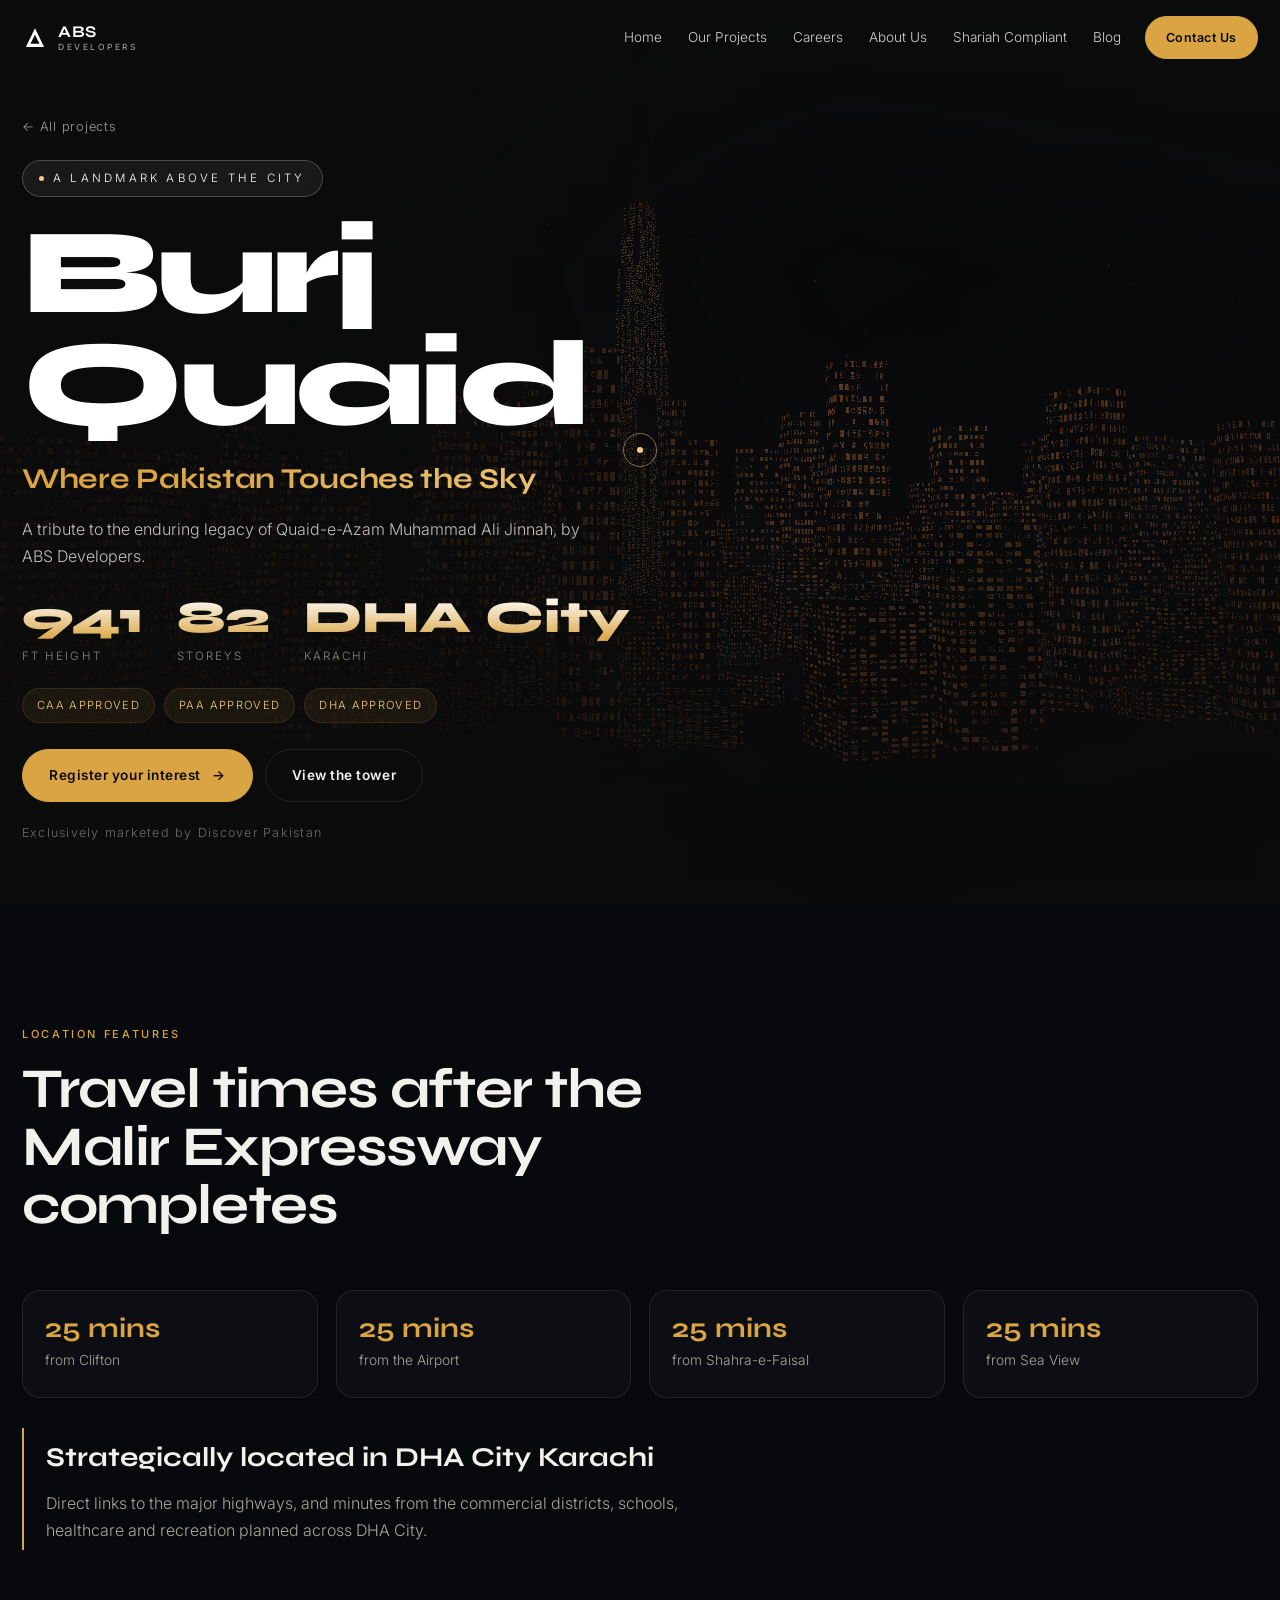
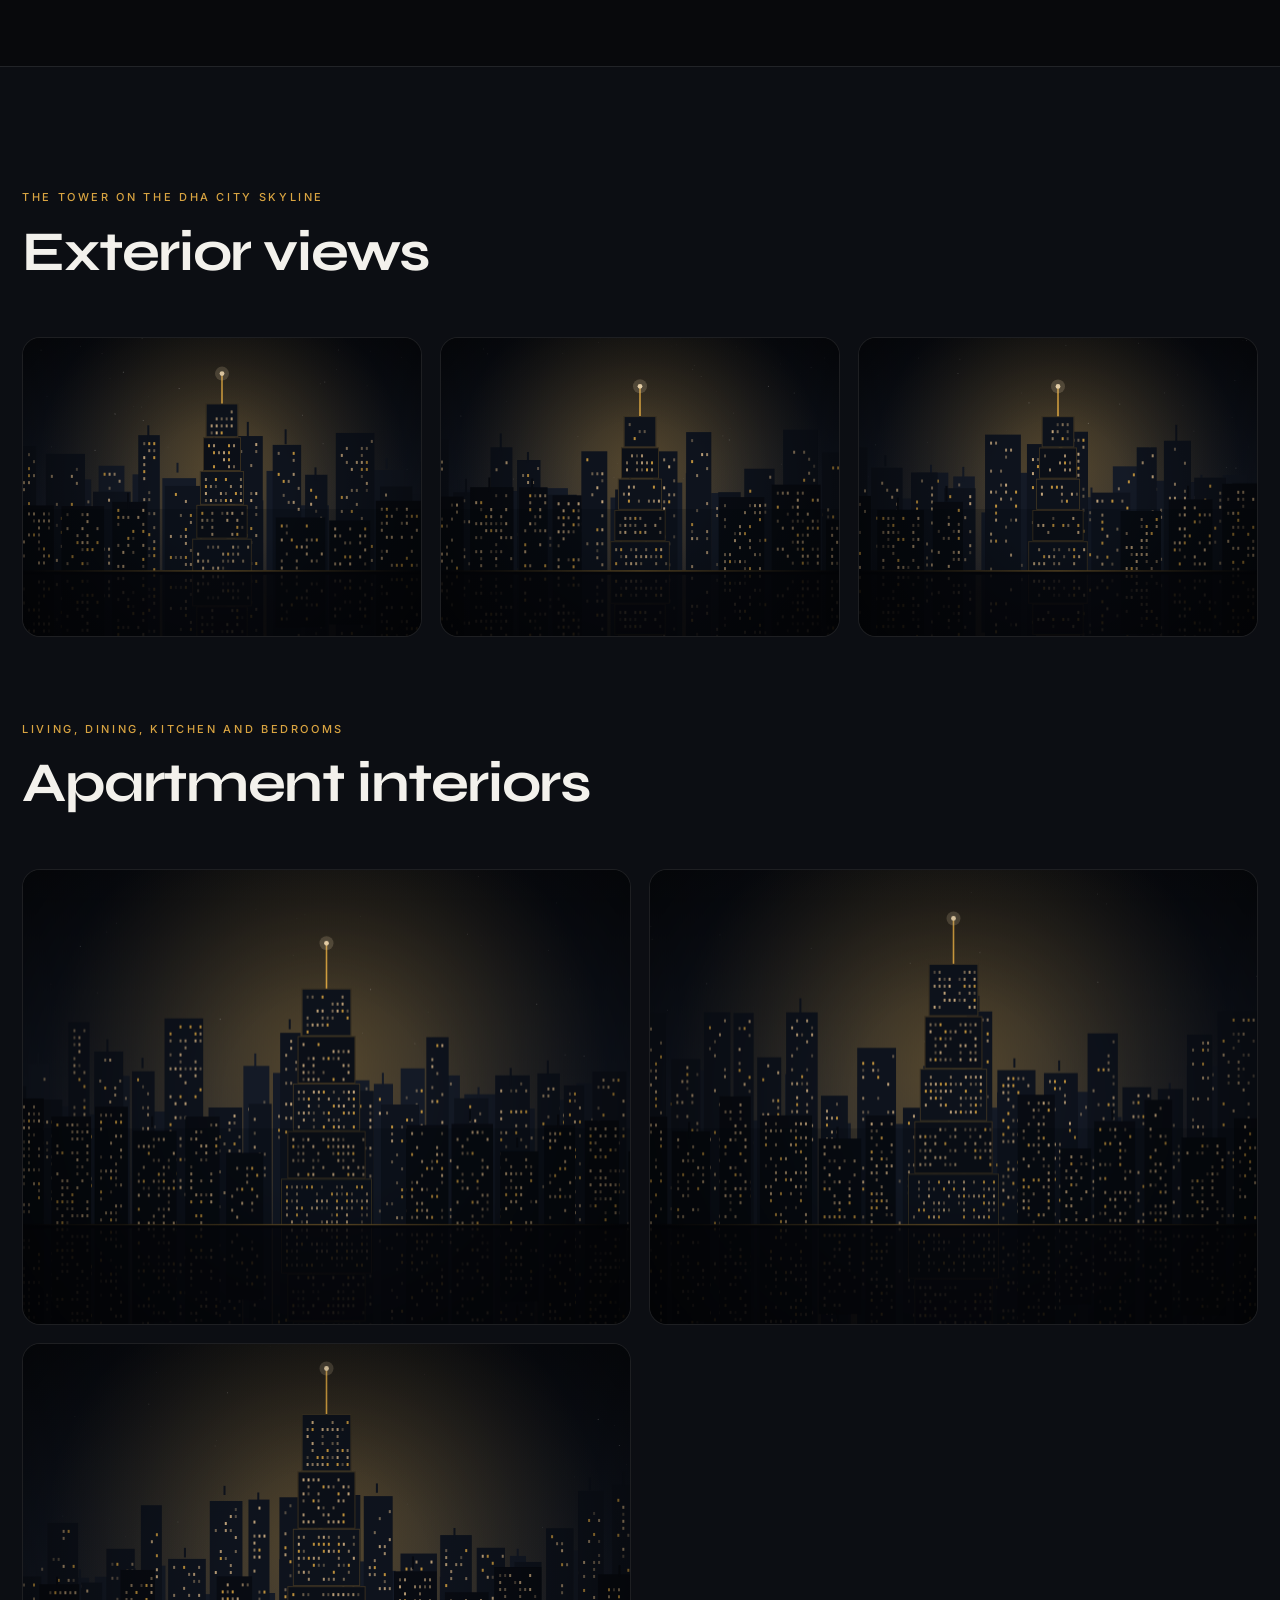
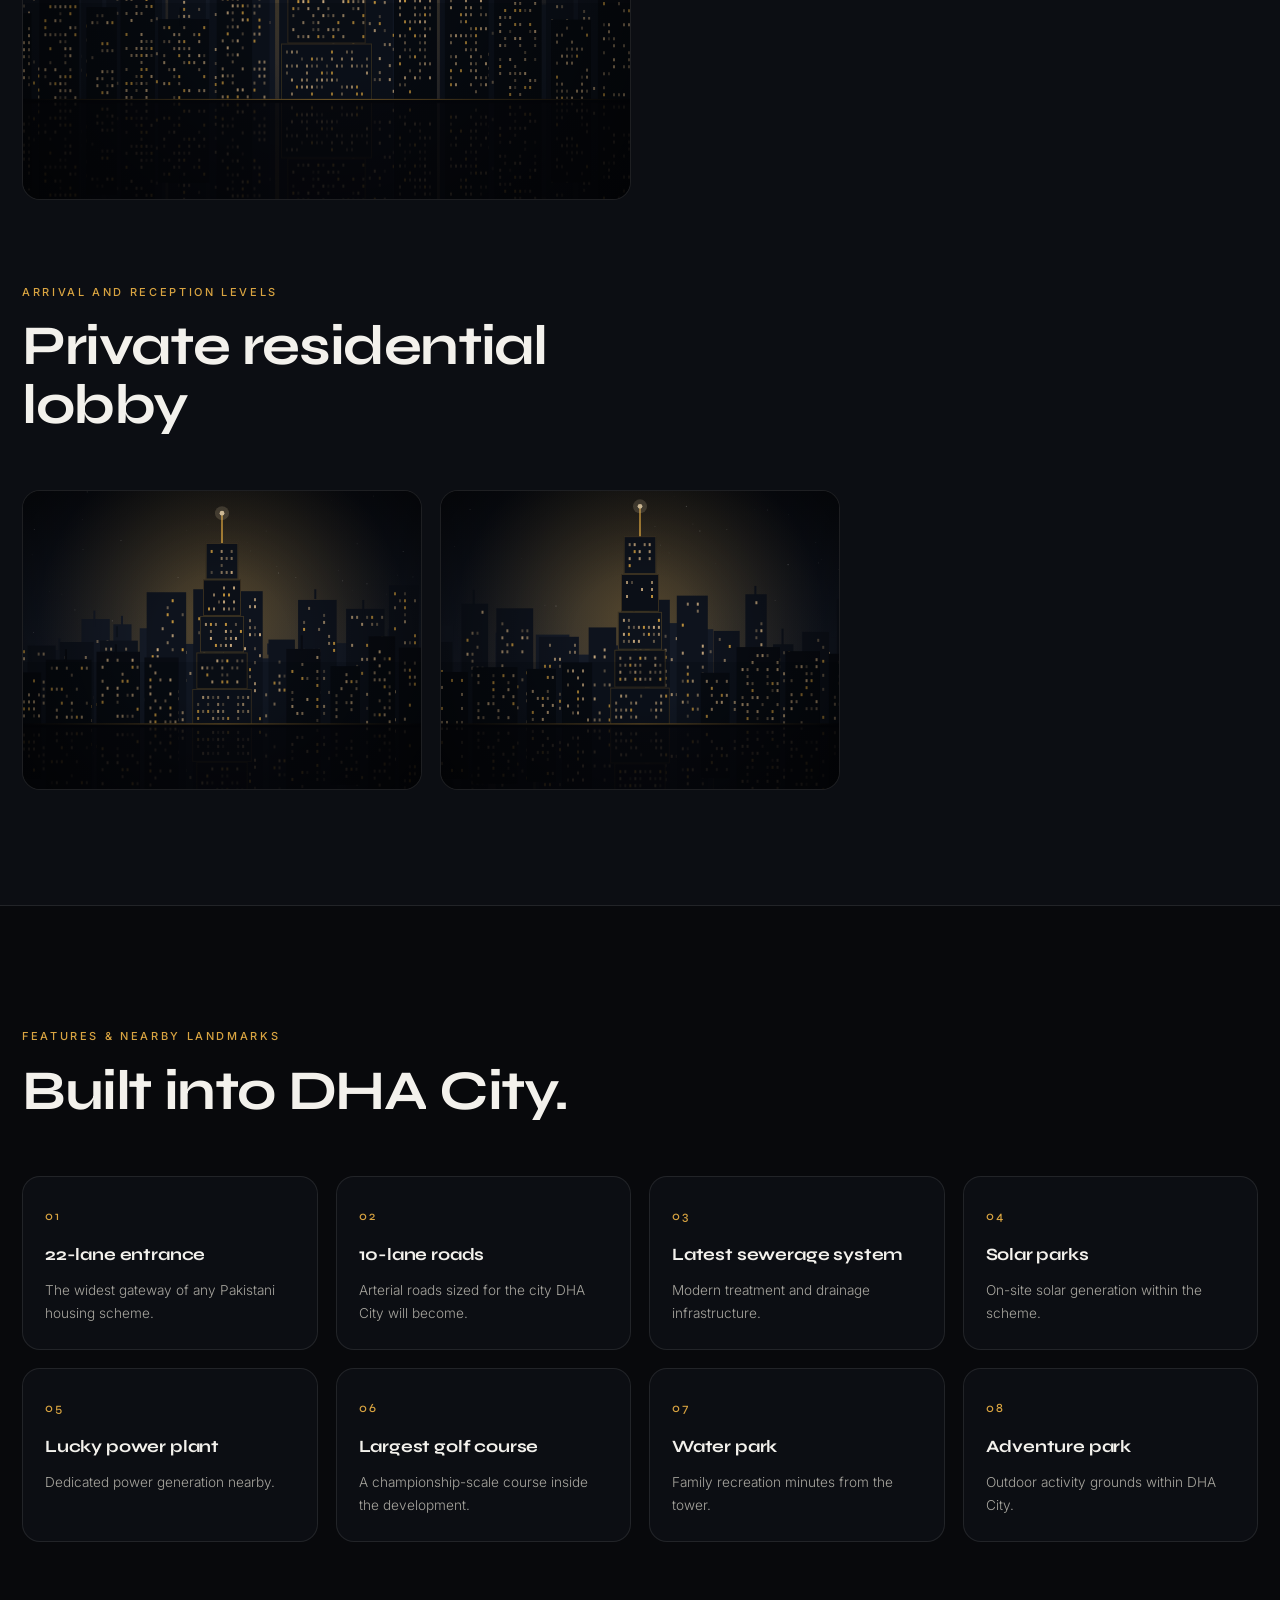
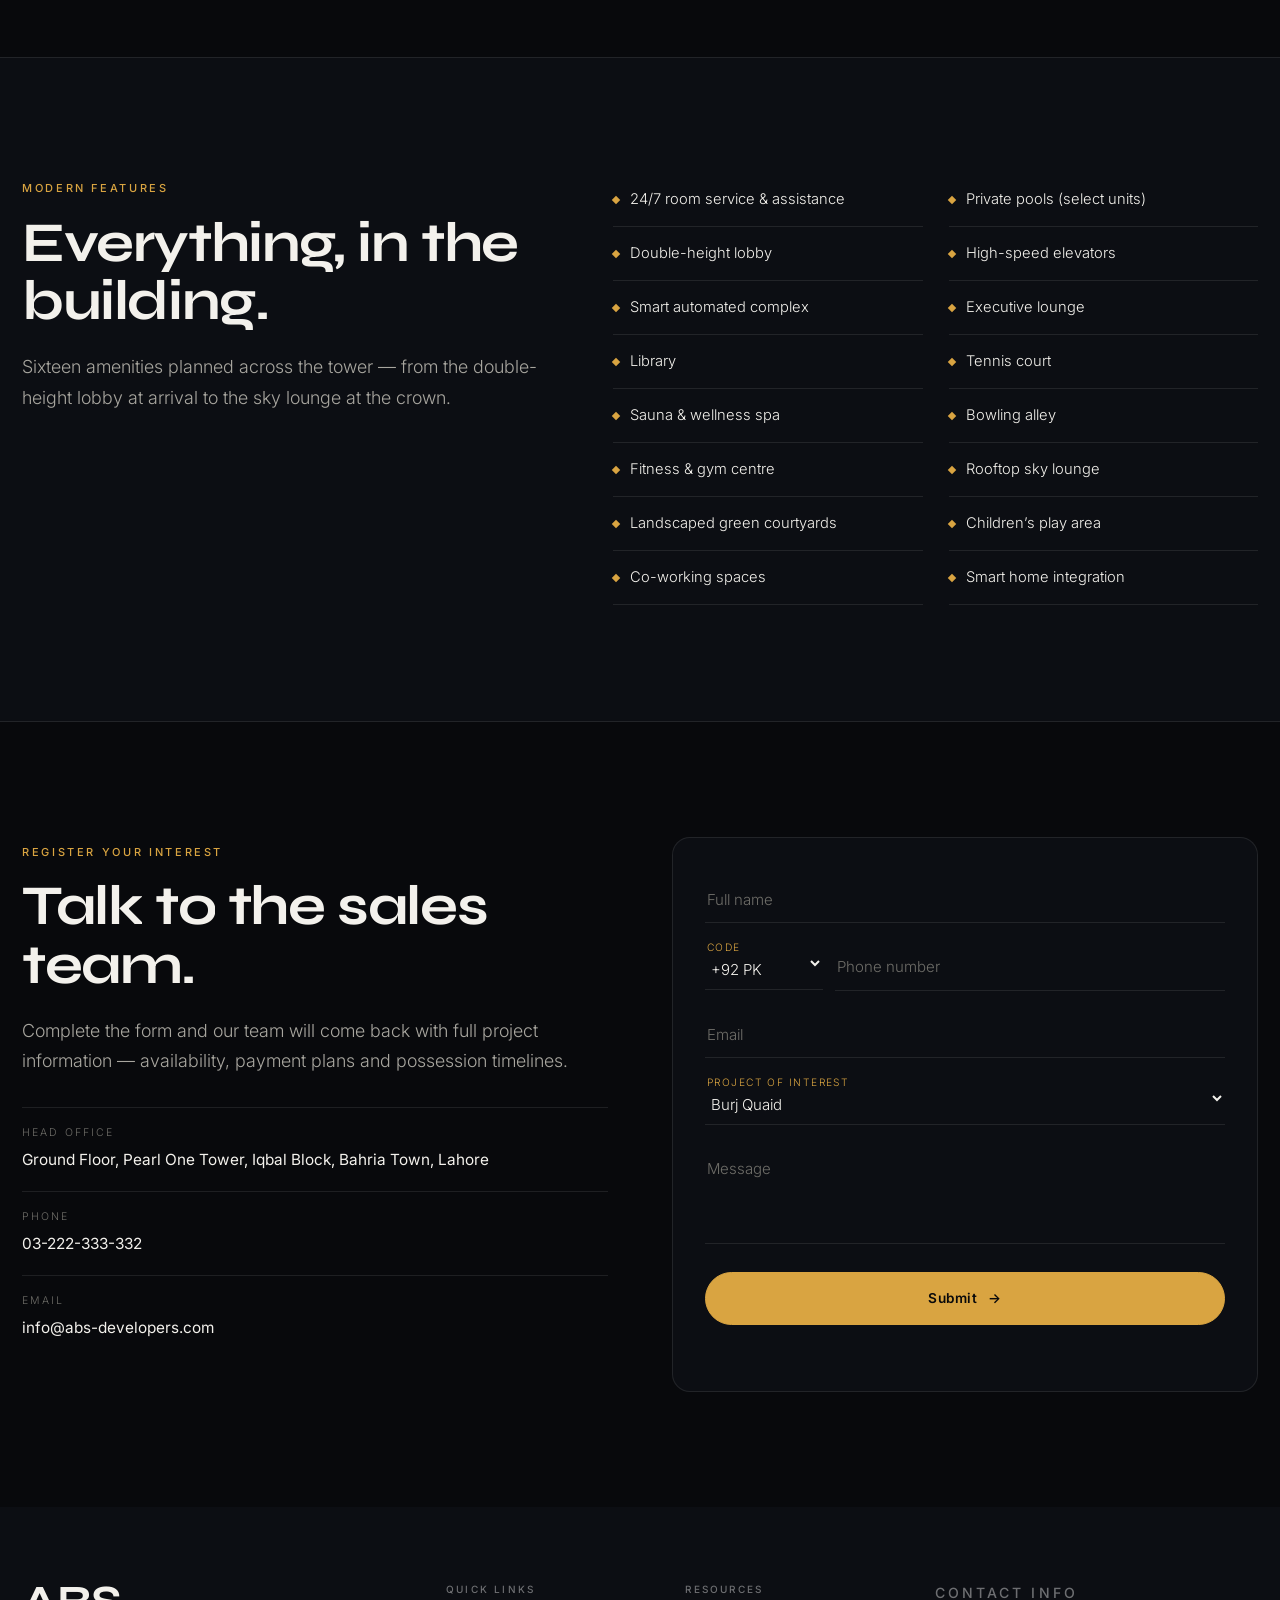
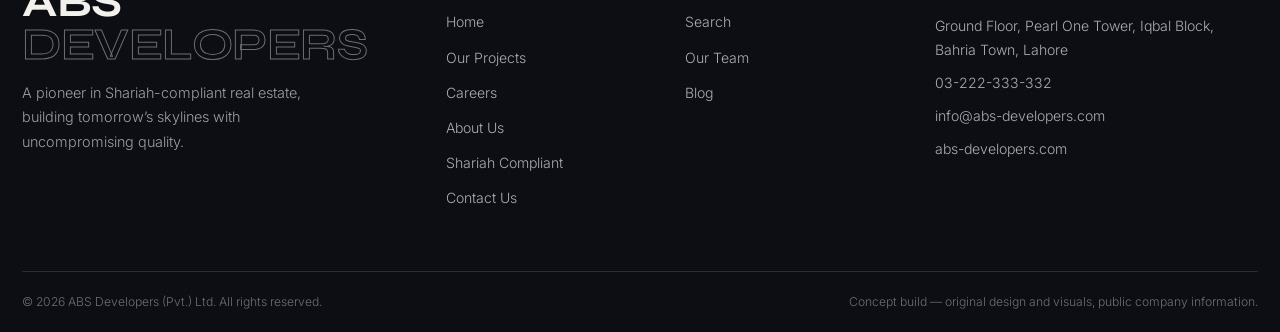
==== burj-quaid.html @ f3e269f9 "Add Burj Quaid project page Builds a full detail page for Burj Quaid from the company's own project " ====
<!DOCTYPE html>
<html lang="en">
<head>
<meta charset="UTF-8" />
<meta name="viewport" content="width=device-width, initial-scale=1, viewport-fit=cover" />
<meta name="theme-color" content="#08090c" />
<title>Tallest Building in Karachi — Burj Quaid by ABS Developers</title>
<meta name="description" content="Burj Quaid is Karachi's tallest building — an 82-storey mixed-use tower in DHA City Karachi with luxury apartments, offices and premium amenities." />
<link rel="preconnect" href="https://fonts.googleapis.com" />
<link rel="preconnect" href="https://fonts.gstatic.com" crossorigin />
<link href="https://fonts.googleapis.com/css2?family=Syne:wght@600;700;800&family=Inter:wght@300;400;500;600&display=swap" rel="stylesheet" />
<link rel="stylesheet" href="src/css/style.css" />
<link rel="icon" href="data:image/svg+xml,%3Csvg xmlns='http://www.w3.org/2000/svg' viewBox='0 0 32 32'%3E%3Crect width='32' height='32' fill='%23090a0d'/%3E%3Cpath d='M16 4 L26 28 H6 Z' fill='none' stroke='%23d9a441' stroke-width='2'/%3E%3C/svg%3E" />
<script type="importmap">
{ "imports": { "three": "./src/vendor/three.module.min.js" } }
</script>
</head>
<body data-project="burj-quaid">

<div class="cursor" id="cursor"><span class="cursor__dot"></span><span class="cursor__ring"></span><span class="cursor__label"></span></div>
<div class="scroll-progress"><i id="scrollBar"></i></div>

<header class="nav is-stuck" id="nav">
  <a class="nav__brand" href="index.html" data-cursor="Home">
    <svg class="nav__logo" viewBox="0 0 40 40" aria-hidden="true"><polygon points="20,5 34,34 6,34"/><polygon class="o" points="20,15 27,29 13,29"/></svg>
    <span class="nav__brand-text">ABS<em>Developers</em></span>
  </a>
  <nav class="nav__links" id="navLinks" aria-label="Primary"></nav>
  <a class="btn btn--sm nav__cta" href="#interest" data-cursor="Talk">Contact Us</a>
  <button class="nav__burger" id="burger" aria-label="Menu" aria-expanded="false"><i></i><i></i></button>
</header>

<div class="menu" id="menu">
  <div class="menu__bg"></div>
  <div class="menu__grid">
    <ul class="menu__list" id="menuList"></ul>
    <div class="menu__meta">
      <p class="menu__label">Head Office</p>
      <p id="menuAddress"></p>
      <p class="menu__label">Enquiries</p>
      <p><a id="menuPhone" href="#"></a><br/><a id="menuEmail" href="#"></a></p>
    </div>
  </div>
</div>

<main>

<!-- ===== PROJECT HERO ===== -->
<section class="phero" id="top">
  <canvas id="cityCanvas" class="hero__canvas"></canvas>
  <div class="hero__veil"></div>
  <div class="wrap phero__inner">
    <a class="phero__back" href="index.html#projects" data-cursor="Back">← All projects</a>
    <p class="hero__eyebrow reveal-line"><i></i><span id="pEyebrow"></span></p>
    <h1 class="phero__title" id="pTitle"></h1>
    <p class="phero__tagline reveal-line" id="pTagline"></p>
    <p class="phero__stand reveal-line" id="pStand"></p>
    <div class="phero__specs" id="pSpecs"></div>
    <div class="phero__approvals" id="pApprovals"></div>
    <div class="hero__actions reveal-line">
      <a class="btn" href="#interest" data-cursor="Register">Register your interest<i class="btn__arrow">→</i></a>
      <a class="btn btn--ghost" href="#gallery" data-cursor="Look">View the tower</a>
    </div>
    <p class="phero__market reveal-line" id="pMarket"></p>
  </div>
</section>

<!-- ===== TRAVEL ===== -->
<section class="section travel" id="location">
  <div class="wrap">
    <header class="sec-head">
      <p class="tag reveal">Location Features</p>
      <h2 class="h2 split" id="travelTitle"></h2>
    </header>
    <div class="travel__grid" id="travelGrid"></div>
    <div class="locnote reveal">
      <h3 id="locTitle"></h3>
      <p id="locText"></p>
    </div>
  </div>
</section>

<!-- ===== GALLERIES ===== -->
<section class="section pgallery" id="gallery">
  <div class="wrap" id="galleryHost"></div>
</section>

<!-- ===== LANDMARKS ===== -->
<section class="section landmarks" id="features">
  <div class="wrap">
    <header class="sec-head">
      <p class="tag reveal">Features &amp; nearby landmarks</p>
      <h2 class="h2 split">Built into DHA City.</h2>
    </header>
    <div class="lgrid" id="landmarkGrid"></div>
  </div>
</section>

<!-- ===== AMENITIES ===== -->
<section class="section amenities" id="amenities">
  <div class="wrap amen__grid">
    <div>
      <p class="tag reveal">Modern features</p>
      <h2 class="h2 split">Everything, in the building.</h2>
      <p class="lede reveal">Sixteen amenities planned across the tower — from the double-height lobby at arrival to the sky lounge at the crown.</p>
    </div>
    <ul class="amen__list" id="amenList"></ul>
  </div>
</section>

<!-- ===== REGISTER INTEREST ===== -->
<section class="section interest" id="interest">
  <div class="wrap interest__grid">
    <div class="interest__left">
      <p class="tag reveal">Register Your Interest</p>
      <h2 class="h2 split">Talk to the sales team.</h2>
      <p class="lede reveal">Complete the form and our team will come back with full project information — availability, payment plans and possession timelines.</p>
      <ul class="contact__info">
        <li class="reveal"><span>Head Office</span><b id="cAddress"></b></li>
        <li class="reveal"><span>Phone</span><b><a id="cPhone" href="#"></a></b></li>
        <li class="reveal"><span>Email</span><b><a id="cEmail" href="#"></a></b></li>
      </ul>
    </div>
    <form class="form reveal" id="form" novalidate>
      <div class="field"><input id="fName" name="name" required placeholder=" " autocomplete="name" /><label for="fName">Full name</label></div>
      <div class="form__row">
        <div class="field field--code"><select id="fCode" name="code" aria-label="Country code"></select><label for="fCode" class="label--static">Code</label></div>
        <div class="field"><input id="fPhone" name="phone" required placeholder=" " inputmode="tel" autocomplete="tel" /><label for="fPhone">Phone number</label></div>
      </div>
      <div class="field"><input id="fEmail" type="email" name="email" required placeholder=" " autocomplete="email" /><label for="fEmail">Email</label></div>
      <div class="field"><select id="fProject" name="project"></select><label for="fProject" class="label--static">Project of interest</label></div>
      <div class="field"><textarea id="fMsg" name="message" rows="3" placeholder=" "></textarea><label for="fMsg">Message</label></div>
      <button class="btn btn--full" type="submit" data-cursor="Send">Submit<i class="btn__arrow">→</i></button>
      <p class="form__note" id="formNote" role="status"></p>
    </form>
  </div>
</section>

</main>

<footer class="footer">
  <div class="wrap footer__top">
    <div class="footer__brand">
      <h2 class="footer__mark">ABS<em>DEVELOPERS</em></h2>
      <p id="footerBlurb"></p>
    </div>
    <div class="footer__cols" id="footerCols"></div>
    <div class="footer__contact">
      <p class="menu__label">Contact Info</p>
      <p id="fAddress"></p>
      <p><a id="fPhoneLink" href="#"></a></p>
      <p><a id="fEmailLink" href="#"></a></p>
      <p><span id="fSite"></span></p>
    </div>
  </div>
  <div class="wrap footer__bottom">
    <p>© <span id="year"></span> ABS Developers (Pvt.) Ltd. All rights reserved.</p>
    <p class="footer__note">Concept build — original design and visuals, public company information.</p>
  </div>
</footer>

<script type="module" src="src/js/project.js"></script>
</body>
</html>
---- src/css/style.css ----
/* =========================================================
   ABS Developers — concept build
   Palette and type follow the company's brand direction:
   cream/white surfaces, near-black ink, a single red accent,
   Playfair Display for display type over Poppins for text.
   Layout and components are original work.
   ========================================================= */

:root{
  /* previous design system: dark architectural surfaces + gold */
  --cream:#08090c;          /* page */
  --paper:#0c0e13;          /* raised surfaces */
  --ink:#f3f1ec;
  --ink-2:#a8a69f;
  --ink-3:#6e6d68;
  --line:rgba(255,255,255,.09);
  --red:#d9a441;            /* accent */
  --red-2:#f2cd82;
  --red-soft:rgba(217,164,65,.14);
  --green:#3f9168;
  --dark:#08090c;
  --panel:#0c0e13;
  --radius:18px;
  --wrap:1280px;
  --ease:cubic-bezier(.22,1,.36,1);
  --font-d:"Syne",system-ui,sans-serif;
  --font-b:"Inter",system-ui,sans-serif;
  --nav-h:76px;
}

*,*::before,*::after{box-sizing:border-box}
html{scroll-behavior:smooth;-webkit-text-size-adjust:100%}
body{
  margin:0;background:var(--cream);color:var(--ink);
  font-family:var(--font-b);font-weight:300;font-size:16px;line-height:1.7;
  -webkit-font-smoothing:antialiased;overflow-x:hidden;
}
body.is-locked{overflow:hidden}
img,canvas,svg{display:block;max-width:100%}
a{color:inherit;text-decoration:none}
ul,ol{margin:0;padding:0;list-style:none}
button,input,select,textarea{font:inherit;color:inherit}
::selection{background:var(--red);color:#0a0a0b}

.wrap{width:min(100% - 44px,var(--wrap));margin-inline:auto}
.section{position:relative;padding:clamp(76px,9vw,132px) 0}
.tag{
  display:inline-block;font-size:11px;letter-spacing:.24em;text-transform:uppercase;
  color:var(--red);font-weight:500;margin:0 0 16px
}
.h2{
  font-family:var(--font-d);font-weight:700;letter-spacing:-.025em;line-height:1.04;
  font-size:clamp(1.95rem,4.4vw,3.5rem);margin:0 0 22px;color:var(--ink)
}
.lede{font-size:clamp(1rem,1.4vw,1.14rem);color:var(--ink-2);max-width:58ch;margin:0 0 18px}
p{margin:0 0 16px;color:var(--ink-2)}
b,strong{color:var(--ink);font-weight:500}

/* ---------- buttons ---------- */
.btn{
  --pad:14px 26px;
  position:relative;display:inline-flex;align-items:center;gap:11px;
  padding:var(--pad);border:1px solid var(--red);border-radius:999px;
  background:var(--red);color:#0a0a0b;font-family:var(--font-b);font-weight:600;
  font-size:.85rem;letter-spacing:.04em;cursor:pointer;overflow:hidden;
  transition:transform .5s var(--ease),box-shadow .5s var(--ease),color .35s;
}
.btn::after{content:"";position:absolute;inset:0;background:var(--ink);
  transform:translateY(101%);transition:transform .5s var(--ease);z-index:0}
.btn>*{position:relative;z-index:1}
.btn:hover{box-shadow:0 14px 36px -14px rgba(217,164,65,.6)}
.btn:hover::after{transform:translateY(0)}
.btn__arrow{transition:transform .45s var(--ease);font-style:normal}
.btn:hover .btn__arrow{transform:translateX(5px)}
.btn--ghost{background:transparent;border-color:var(--line);color:var(--ink)}
.btn--ghost::after{background:var(--ink)}
.btn--ghost:hover{color:#fff;box-shadow:none}
.btn--sm{--pad:10px 20px;font-size:.78rem}
.btn--full{width:100%;justify-content:center;margin-top:6px}
.hero .btn--ghost{border-color:rgba(255,255,255,.4);color:#fff}
.hero .btn--ghost::after{background:#fff}
.hero .btn--ghost:hover{color:var(--ink)}

/* ---------- preloader ---------- */
.preloader{position:fixed;inset:0;z-index:999;background:var(--dark);display:grid;place-items:center}
.preloader.is-done{pointer-events:none}
.preloader__inner{display:grid;justify-items:center;gap:20px;width:min(88vw,320px)}
.preloader__mark svg{width:54px;height:54px}
.pl-tri{fill:none;stroke:var(--red);stroke-width:3;stroke-dasharray:300;stroke-dashoffset:300;
  animation:draw 2.2s var(--ease) infinite}
.pl-tri--2{stroke:rgba(255,255,255,.28);animation-delay:.25s}
@keyframes draw{0%{stroke-dashoffset:300}55%{stroke-dashoffset:0}100%{stroke-dashoffset:-300}}
.preloader__word{display:flex;gap:.3em;font-family:var(--font-d);font-weight:700;font-size:1.9rem;
  letter-spacing:.14em;color:#fff}
.preloader__word span{opacity:.2;animation:pulse 1.5s var(--ease) infinite}
.preloader__word span:nth-child(2){animation-delay:.15s}
.preloader__word span:nth-child(3){animation-delay:.3s}
@keyframes pulse{0%,100%{opacity:.2}50%{opacity:1;color:var(--red-2)}}
.preloader__bar{width:100%;height:2px;background:rgba(255,255,255,.14);overflow:hidden}
.preloader__bar i{display:block;height:100%;width:0;background:var(--red);transition:width .25s linear}
.preloader__count{font-size:.74rem;color:rgba(255,255,255,.45);letter-spacing:.2em}

/* ---------- cursor / progress ---------- */
.cursor{position:fixed;top:0;left:0;z-index:900;pointer-events:none}
.cursor__dot,.cursor__ring{position:absolute;border-radius:50%;transform:translate(-50%,-50%)}
.cursor__dot{width:6px;height:6px;background:var(--red-2)}
.cursor__ring{width:34px;height:34px;border:1px solid rgba(242,205,130,.5);
  transition:width .35s var(--ease),height .35s var(--ease),background .35s}
.cursor.is-active .cursor__ring{width:64px;height:64px;background:rgba(242,205,130,.12)}
.cursor__label{position:absolute;transform:translate(-50%,-50%);font-size:10px;letter-spacing:.12em;
  text-transform:uppercase;color:var(--red);opacity:0;transition:opacity .3s;font-weight:500}
.cursor.is-active .cursor__label{opacity:1}
@media (hover:none),(max-width:900px){.cursor{display:none}}
.scroll-progress{position:fixed;top:0;left:0;width:100%;height:2px;z-index:800}
.scroll-progress i{display:block;height:100%;width:0;background:var(--red)}

/* ---------- nav ---------- */
.nav{
  position:fixed;top:0;left:0;width:100%;height:var(--nav-h);z-index:700;
  display:flex;align-items:center;gap:24px;
  padding:0 max(22px,calc((100vw - var(--wrap))/2));
  transition:background .5s var(--ease),backdrop-filter .5s,border-color .5s,transform .6s var(--ease);
  border-bottom:1px solid transparent;color:#fff;
}
.nav.is-stuck{background:rgba(8,9,12,.74);backdrop-filter:blur(16px);border-color:var(--line);color:var(--ink)}
.nav.is-stuck .nav__logo{fill:var(--red)}
.nav.is-stuck .nav__logo .o{fill:var(--dark)}
.nav.is-hidden{transform:translateY(-102%)}
.nav__brand{display:flex;align-items:center;gap:10px;margin-right:auto}
.nav__logo{width:26px;height:26px;fill:#fff;transition:fill .4s}
.nav__logo .o{fill:var(--dark);transition:fill .4s}
.nav__brand-text{font-family:var(--font-d);font-weight:700;letter-spacing:.04em;font-size:1.02rem;line-height:1}
.nav__brand-text em{display:block;font-style:normal;font-family:var(--font-b);font-weight:400;font-size:8.5px;
  letter-spacing:.3em;text-transform:uppercase;opacity:.65;margin-top:3px}
.nav__links{display:flex;gap:26px}
.nav__links a{position:relative;font-size:.85rem;opacity:.82;transition:opacity .3s}
.nav__links a::after{content:"";position:absolute;left:0;bottom:-6px;width:100%;height:1px;background:var(--red);
  transform:scaleX(0);transform-origin:right;transition:transform .45s var(--ease)}
.nav__links a:hover,.nav__links a.is-current{opacity:1}
.nav__links a:hover::after,.nav__links a.is-current::after{transform:scaleX(1);transform-origin:left}
.nav__burger{display:none;width:42px;height:42px;border:1px solid currentColor;border-radius:50%;
  background:transparent;cursor:pointer;flex-direction:column;gap:5px;opacity:.85}
.nav__burger i{display:block;width:16px;height:1.5px;background:currentColor;transition:transform .4s var(--ease)}
.nav__burger.is-open i:first-child{transform:translateY(3.2px) rotate(45deg)}
.nav__burger.is-open i:last-child{transform:translateY(-3.2px) rotate(-45deg)}

/* ---------- mobile menu ---------- */
.menu{position:fixed;inset:0;z-index:690;visibility:hidden;pointer-events:none}
.menu.is-open{visibility:visible;pointer-events:auto}
.menu__bg{position:absolute;inset:0;background:var(--dark);clip-path:circle(0% at 100% 0);
  transition:clip-path .8s var(--ease)}
.menu.is-open .menu__bg{clip-path:circle(150% at 100% 0)}
.menu__grid{position:relative;height:100%;display:flex;flex-direction:column;justify-content:center;gap:36px;
  padding:calc(var(--nav-h) + 24px) max(22px,calc((100vw - var(--wrap))/2)) 36px;overflow-y:auto;color:#fff}
.menu__list li{overflow:hidden;border-bottom:1px solid rgba(255,255,255,.12)}
.menu__list a{display:flex;align-items:baseline;gap:14px;padding:13px 0;font-family:var(--font-d);font-weight:600;
  font-size:clamp(1.5rem,6.4vw,2.3rem);transform:translateY(105%);transition:transform .7s var(--ease),color .3s}
.menu.is-open .menu__list a{transform:translateY(0)}
.menu__list li:nth-child(1) a{transition-delay:.16s}.menu__list li:nth-child(2) a{transition-delay:.22s}
.menu__list li:nth-child(3) a{transition-delay:.28s}.menu__list li:nth-child(4) a{transition-delay:.34s}
.menu__list li:nth-child(5) a{transition-delay:.4s}.menu__list li:nth-child(6) a{transition-delay:.46s}
.menu__list li:nth-child(7) a{transition-delay:.52s}
.menu__list a:hover{color:var(--red-2)}
.menu__list b{font-family:var(--font-b);font-size:10px;font-weight:400;color:var(--red-2);letter-spacing:.2em}
.menu__meta p{font-size:.88rem;margin:0 0 12px;color:rgba(255,255,255,.66)}
.menu__meta a:hover{color:var(--red-2)}
.menu__label{font-size:10px;letter-spacing:.22em;text-transform:uppercase;color:var(--ink-3);
  margin:0 0 10px;font-weight:500}
.menu .menu__label{color:rgba(255,255,255,.4)}

/* ---------- hero ---------- */
.hero{position:relative;min-height:100svh;display:flex;align-items:flex-end;overflow:hidden;background:var(--dark)}
.hero__canvas{position:absolute;inset:0;width:100%;height:100%;z-index:0}
.hero__veil{position:absolute;inset:0;z-index:1;pointer-events:none;background:
  linear-gradient(90deg,rgba(12,12,12,.9) 0%,rgba(12,12,12,.74) 38%,rgba(12,12,12,.2) 66%,rgba(12,12,12,.45) 100%),
  linear-gradient(180deg,rgba(12,12,12,.86) 0%,rgba(12,12,12,.24) 30%,rgba(12,12,12,.8) 100%)}
.hero__inner{position:relative;z-index:2;width:min(100% - 44px,var(--wrap));margin-inline:auto;
  padding-bottom:clamp(104px,15vh,172px);color:#fff}
.hero__eyebrow{display:inline-flex;align-items:center;gap:9px;font-size:.72rem;letter-spacing:.28em;
  text-transform:uppercase;color:#fff;border:1px solid rgba(255,255,255,.22);background:rgba(255,255,255,.06);
  padding:8px 16px;border-radius:999px;margin:0 0 20px;backdrop-filter:blur(6px)}
.hero__eyebrow i{width:5px;height:5px;border-radius:50%;background:var(--red-2);
  box-shadow:0 0 0 0 rgba(217,164,65,.6);animation:ping 2.4s infinite}
@keyframes ping{70%{box-shadow:0 0 0 11px rgba(217,164,65,0)}100%{box-shadow:0 0 0 0 rgba(217,164,65,0)}}
.hero__lead{font-size:clamp(.95rem,1.5vw,1.15rem);letter-spacing:.06em;color:rgba(255,255,255,.7);margin:0 0 10px}
.hero__title{font-family:var(--font-d);font-weight:800;letter-spacing:-.035em;line-height:.96;
  font-size:clamp(2.2rem,8.4vw,6.2rem);margin:0 0 22px;color:#fff;overflow-wrap:break-word}
.hero__title .line{display:block;overflow:hidden}
.hero__title .line>span{display:block;transform:translateY(110%)}
.hero__title .accent{background:linear-gradient(100deg,var(--red) 10%,var(--red-2) 45%,#fff 95%);
  -webkit-background-clip:text;background-clip:text;color:transparent}
.hero__sub{max-width:52ch;font-size:clamp(.95rem,1.3vw,1.08rem);color:rgba(255,255,255,.76);margin-bottom:30px}
.hero__actions{display:flex;flex-wrap:wrap;gap:12px}
.hero__scroll{position:absolute;z-index:2;left:50%;transform:translateX(-50%);bottom:30px;display:grid;
  justify-items:center;gap:9px;font-size:9px;letter-spacing:.3em;text-transform:uppercase;color:rgba(255,255,255,.5)}
.hero__scroll i{width:1px;height:42px;background:linear-gradient(var(--red-2),transparent);
  animation:drop 2.2s var(--ease) infinite}
@keyframes drop{0%{transform:scaleY(0);transform-origin:top}45%{transform:scaleY(1);transform-origin:top}
  55%{transform:scaleY(1);transform-origin:bottom}100%{transform:scaleY(0);transform-origin:bottom}}

/* ---------- marquee ---------- */
.marquee{position:relative;z-index:3;background:var(--paper);color:var(--ink);border-block:1px solid var(--line);padding:15px 0;overflow:hidden;white-space:nowrap}
.marquee__track{display:inline-flex;gap:42px;will-change:transform}
.marquee__track span{font-family:var(--font-d);font-size:clamp(.95rem,1.8vw,1.35rem);
  display:inline-flex;align-items:center;gap:42px;color:rgba(255,255,255,.72)}
.marquee__track span::after{content:"";width:6px;height:6px;background:var(--red-2);transform:rotate(45deg);flex:none}

/* ---------- section heads ---------- */
.sec-head{max-width:64ch;margin-bottom:clamp(32px,4.4vw,56px)}
.sec-head--row{display:flex;justify-content:space-between;align-items:flex-end;gap:22px;max-width:none}
.sec-head--center{max-width:60ch;margin-inline:auto;text-align:center}

/* ---------- filters ---------- */
.filters{display:flex;flex-wrap:wrap;gap:8px}
.filters button{border:1px solid var(--line);background:transparent;border-radius:999px;padding:8px 16px;
  font-size:.78rem;letter-spacing:.06em;cursor:pointer;color:var(--ink-2);transition:all .35s var(--ease)}
.filters button:hover{border-color:var(--red)}
.filters button.is-on{background:var(--red);border-color:var(--red);color:#0a0a0b}

/* ---------- project grid ---------- */
.grid{display:grid;grid-template-columns:repeat(3,1fr);gap:24px}
.card{position:relative;background:var(--paper);border:1px solid var(--line);border-radius:var(--radius);
  overflow:hidden;transition:transform .5s var(--ease),box-shadow .5s var(--ease),opacity .4s;
  transform-style:preserve-3d}
.card:hover{box-shadow:0 26px 54px -30px rgba(0,0,0,.8);border-color:rgba(217,164,65,.45)}
.card.is-hidden{display:none}
a.card{display:block;color:inherit}
.card__vis{position:relative;aspect-ratio:4/3;overflow:hidden;background:var(--dark)}
.card__vis::after{content:"";position:absolute;inset:auto 0 0 0;height:52%;z-index:1;pointer-events:none;
  background:linear-gradient(transparent,rgba(8,8,10,.82))}
.card__vis canvas{width:100%;height:100%;transition:transform .9s var(--ease)}
.card:hover .card__vis canvas{transform:scale(1.06)}
.card__badge{position:absolute;top:13px;left:13px;z-index:2;font-size:.62rem;letter-spacing:.16em;
  text-transform:uppercase;font-weight:600;padding:6px 11px;border-radius:999px;background:var(--red);color:#0a0a0b}
.card__badge[data-badge="DELIVERED"],.card__badge[data-badge="POSSESSION READY"]{background:var(--green)}
.card__badge[data-badge="FLAGSHIP"]{background:transparent;border:1px solid var(--red);color:var(--red)}
.card__stats{position:absolute;right:13px;bottom:13px;z-index:2;display:flex;gap:14px;color:#fff;text-align:right}
.card__stats b{display:block;font-family:var(--font-d);font-size:1.5rem;line-height:1;color:#fff}
.card__stats span{font-size:.6rem;letter-spacing:.14em;text-transform:uppercase;opacity:.75}
.card__body{padding:22px 20px 24px}
.card__name{font-family:var(--font-d);font-weight:600;font-size:1.35rem;margin:0 0 6px}
.card__loc{display:flex;align-items:center;gap:7px;font-size:.78rem;color:var(--ink-3);margin:0 0 12px}
.card__loc::before{content:"";width:5px;height:5px;background:var(--red);transform:rotate(45deg);flex:none}
.card__note{font-size:.88rem;margin:0 0 16px;color:var(--ink-2)}
.card__tags{display:flex;flex-wrap:wrap;gap:7px;border-top:1px solid var(--line);padding-top:14px}
.card__tags i{font-style:normal;font-size:.66rem;letter-spacing:.08em;text-transform:uppercase;color:var(--ink-3);
  border:1px solid var(--line);border-radius:999px;padding:5px 11px}

/* ---------- stats ---------- */
.stats{padding-block:clamp(52px,6vw,78px);background:var(--paper);border-block:1px solid var(--line)}
.stats__grid{display:grid;grid-template-columns:repeat(4,1fr);gap:26px}
.stat b{display:block;font-family:var(--font-d);font-weight:700;font-size:clamp(2.2rem,4.6vw,3.4rem);
  line-height:1;letter-spacing:-.03em;
  background:linear-gradient(180deg,#fff,var(--red));-webkit-background-clip:text;background-clip:text;color:transparent}
.stat span{display:block;margin-top:9px;font-size:.9rem;color:var(--ink)}
.stat em{display:block;font-style:normal;font-size:.78rem;color:var(--ink-3)}

/* ---------- about ---------- */
.about__grid{display:grid;grid-template-columns:1.3fr .9fr;gap:clamp(32px,5vw,72px);align-items:start}
.about__points{display:grid;gap:16px;margin-top:32px}
.point{display:flex;gap:18px;align-items:baseline;padding-top:16px;border-top:1px solid var(--line)}
.point b{font-family:var(--font-d);font-size:1.5rem;color:var(--red);min-width:92px}
.point span{color:var(--ink-2);font-size:.92rem}
.panel{border:1px solid var(--line);border-radius:var(--radius);background:var(--paper);overflow:hidden}
.panel__row{display:flex;justify-content:space-between;gap:16px;padding:14px 20px;
  border-bottom:1px solid var(--line);font-size:.86rem}
.panel__row:last-child{border-bottom:0}
.panel__row span{color:var(--ink-3);letter-spacing:.06em;text-transform:uppercase;font-size:.68rem}
.panel__row b{text-align:right}
.about__badge{margin-top:20px;border:1px solid var(--line);border-radius:var(--radius);aspect-ratio:1/.8;
  overflow:hidden;background:var(--dark)}
.about__badge canvas{width:100%;height:100%}

/* ---------- shariah ---------- */
.shariah{background:var(--paper);border-block:1px solid var(--line);overflow:hidden}
.shariah__grid{display:grid;grid-template-columns:1.15fr .85fr;gap:clamp(36px,5vw,72px);align-items:center}
.pillars{display:grid;grid-template-columns:1fr 1fr;gap:16px;margin-top:30px}
.pillar{border:1px solid var(--line);border-radius:var(--radius);padding:20px;background:var(--cream);
  transition:transform .5s var(--ease),border-color .5s}
.pillar:hover{transform:translateY(-5px);border-color:rgba(217,164,65,.5);background:rgba(217,164,65,.05)}
.pillar b{display:block;font-family:var(--font-d);font-size:1rem;margin-bottom:7px}
.pillar span{font-size:.85rem;color:var(--ink-2)}
.shariah__art{position:relative;aspect-ratio:1;display:grid;place-items:center;
  overflow:hidden;border-radius:50%}
.ring{position:absolute;border-radius:50%;border:1px solid var(--line)}
.r1{inset:0;border-color:rgba(217,164,65,.28);animation:spin 26s linear infinite}
.r2{inset:12%;border-style:dashed;animation:spin 18s linear infinite reverse}
.r3{inset:26%;border-color:rgba(217,164,65,.45);animation:spin 34s linear infinite}
.r1::after,.r3::after{content:"";position:absolute;top:-5px;left:50%;width:8px;height:8px;background:var(--red);
  transform:translateX(-50%) rotate(45deg)}
@keyframes spin{to{transform:rotate(360deg)}}
.shariah__core{text-align:center}
.shariah__core span{display:block;font-family:var(--font-d);font-weight:800;
  font-size:clamp(2.4rem,5.6vw,4rem);line-height:1;
  background:linear-gradient(180deg,#fff,var(--red));-webkit-background-clip:text;background-clip:text;color:transparent}
.shariah__core em{font-style:normal;font-size:.7rem;letter-spacing:.24em;text-transform:uppercase;color:var(--ink-3)}

/* ---------- interest form ---------- */
.interest__grid{display:grid;grid-template-columns:1fr 1fr;gap:clamp(32px,5vw,72px);align-items:start}
.contact__info{display:grid;gap:18px;margin-top:30px}
.contact__info li{display:grid;gap:5px;padding-top:16px;border-top:1px solid var(--line)}
.contact__info span{font-size:.66rem;letter-spacing:.2em;text-transform:uppercase;color:var(--ink-3)}
.contact__info b{font-weight:400;font-size:.96rem}
.contact__info a:hover{color:var(--red)}
.form{border:1px solid var(--line);border-radius:var(--radius);padding:clamp(20px,3vw,32px);
  background:var(--paper);display:grid;gap:14px}
.form__row{display:grid;grid-template-columns:118px 1fr;gap:12px}
.field{position:relative}
.field input,.field select,.field textarea{width:100%;background:transparent;border:0;
  border-bottom:1px solid var(--line);padding:18px 2px 9px;font-size:.94rem;outline:none;
  transition:border-color .4s;resize:none;border-radius:0}
.field select{padding-top:22px}
.field input:focus,.field select:focus,.field textarea:focus{border-color:var(--red)}
.field label{position:absolute;left:2px;top:17px;font-size:.94rem;color:var(--ink-3);pointer-events:none;
  transition:transform .35s var(--ease),font-size .35s var(--ease),color .35s}
.field label.label--static,
.field input:focus + label,.field textarea:focus + label,
.field input:not(:placeholder-shown) + label,.field textarea:not(:placeholder-shown) + label{
  transform:translateY(-15px);font-size:.64rem;letter-spacing:.14em;text-transform:uppercase;color:var(--red)}
.field.is-error input,.field.is-error textarea{border-color:var(--red)}
.form__note{margin:0;font-size:.82rem;min-height:20px;color:var(--red)}

/* ---------- vision ---------- */
.vision{background:var(--paper);color:var(--ink)}
.vision .h2,.vision .lede{color:#fff}
.vision .lede{color:rgba(255,255,255,.66)}
.vision__grid{display:grid;grid-template-columns:repeat(4,1fr);gap:18px}
.vtile{position:relative;border-radius:var(--radius);overflow:hidden;aspect-ratio:3/4;cursor:pointer;
  background:var(--dark);border:1px solid rgba(255,255,255,.1)}
.vtile canvas{width:100%;height:100%;transition:transform .9s var(--ease)}
.vtile:hover canvas{transform:scale(1.07)}
.vtile__body{position:absolute;inset:auto 0 0 0;padding:18px 18px 20px;z-index:2;
  background:linear-gradient(transparent,rgba(8,8,10,.6) 32%,rgba(8,8,10,.95))}
.vtile__body b{display:block;font-family:var(--font-d);font-size:1.05rem;color:#fff}
.vtile__body span{font-size:.76rem;color:rgba(255,255,255,.62)}
.vtile__play{position:absolute;inset:0;display:grid;place-items:center;z-index:2}
.vtile__play i{width:52px;height:52px;border-radius:50%;border:1px solid rgba(255,255,255,.55);
  display:grid;place-items:center;background:rgba(0,0,0,.28);backdrop-filter:blur(4px);
  transition:transform .45s var(--ease),background .45s}
.vtile__play i::after{content:"";border-left:11px solid #fff;border-block:7px solid transparent;margin-left:3px}
.vtile:hover .vtile__play i{transform:scale(1.12);background:var(--red)}
.vtile__len{position:absolute;top:13px;right:13px;z-index:2;font-size:.66rem;letter-spacing:.1em;
  background:rgba(0,0,0,.6);padding:5px 10px;border-radius:999px;border:1px solid var(--line)}

/* ---------- value band ---------- */
.value{background:var(--cream);text-align:center}
.value__inner{max-width:76ch;margin-inline:auto}
.value__badge{display:inline-block;font-size:.7rem;letter-spacing:.2em;text-transform:uppercase;color:var(--red);
  border:1px solid var(--red-soft);background:rgba(217,164,65,.07);
  border-radius:999px;padding:8px 16px;margin-bottom:18px}
.value__points{display:flex;flex-wrap:wrap;justify-content:center;gap:12px;margin:24px 0 30px}
.value__points li{display:flex;align-items:center;gap:8px;font-size:.88rem;color:var(--ink);
  border:1px solid var(--line);border-radius:999px;padding:10px 18px;background:var(--paper)}
.value__points li::before{content:"";width:6px;height:6px;background:var(--red);transform:rotate(45deg)}
.value__actions{display:flex;flex-wrap:wrap;gap:12px;justify-content:center}

/* ---------- careers ---------- */
.careers{background:var(--paper);border-block:1px solid var(--line)}
.careers__grid{display:grid;grid-template-columns:1.1fr .9fr;gap:clamp(32px,5vw,64px);align-items:center}
.roles{display:grid;gap:0;border-top:1px solid var(--line)}
.roles li{display:flex;justify-content:space-between;align-items:center;gap:16px;padding:20px 4px;
  border-bottom:1px solid var(--line);font-family:var(--font-d);font-size:1.1rem;
  transition:padding .45s var(--ease),color .3s}
.roles li:hover{padding-inline:14px;color:var(--red)}
.roles li::after{content:"→";font-family:var(--font-b);font-size:.9rem;color:var(--ink-3)}

/* ---------- blog ---------- */
.posts{display:grid;grid-template-columns:repeat(3,1fr);gap:22px}
.post{border:1px solid var(--line);border-radius:var(--radius);padding:24px;background:var(--paper);
  transition:transform .5s var(--ease),box-shadow .5s var(--ease)}
.post:hover{transform:translateY(-6px);box-shadow:0 24px 46px -30px rgba(0,0,0,.75);border-color:rgba(217,164,65,.4)}
.post b{display:block;font-size:.66rem;letter-spacing:.18em;text-transform:uppercase;color:var(--red);margin-bottom:12px}
.post h3{font-family:var(--font-d);font-weight:600;font-size:1.2rem;margin:0 0 14px;line-height:1.3}
.post span{font-size:.78rem;color:var(--ink-3)}

/* ---------- footer ---------- */
.footer{background:var(--paper);color:var(--ink);padding-top:clamp(50px,6vw,74px)}
.footer__top{display:grid;grid-template-columns:1.2fr 1.4fr 1fr;gap:36px;align-items:start}
.footer__mark{font-family:var(--font-d);font-weight:700;letter-spacing:-.01em;line-height:.95;
  font-size:clamp(1.8rem,4.4vw,2.8rem);margin:0 0 14px}
.footer__mark em{display:block;font-style:normal;color:transparent;-webkit-text-stroke:1px rgba(255,255,255,.4)}
.footer__brand p{color:rgba(255,255,255,.6);font-size:.9rem;max-width:34ch}
.footer__cols{display:grid;grid-template-columns:1fr 1fr;gap:26px}
.footer__cols li{margin-bottom:8px}
.footer__cols a,.footer__contact a{font-size:.88rem;color:rgba(255,255,255,.66);
  transition:color .3s,padding-left .3s}
.footer__cols a:hover,.footer__contact a:hover{color:var(--red-2);padding-left:4px}
.footer__contact p{font-size:.88rem;color:rgba(255,255,255,.66);margin:0 0 9px}
.footer .menu__label{color:rgba(255,255,255,.4)}
.footer__bottom{display:flex;justify-content:space-between;gap:14px;flex-wrap:wrap;
  border-top:1px solid rgba(255,255,255,.12);margin-top:clamp(34px,4vw,52px);padding:20px 0}
.footer__bottom p{margin:0;font-size:.76rem;color:rgba(255,255,255,.4)}

/* dark surfaces: b/strong must not fall back to the global ink colour */
.hero b,.vision b,.footer b,.marquee b,.menu b{color:inherit}

/* ---------- reveal primitives ---------- */
.reveal,.reveal-line{opacity:0;transform:translateY(24px)}
.split .word{display:inline-block;overflow:hidden;vertical-align:top}
.split .word>span{display:inline-block;transform:translateY(105%)}

/* ---------- responsive ---------- */
@media (max-width:1100px){
  .grid,.posts{grid-template-columns:repeat(2,1fr)}
  .vision__grid{grid-template-columns:repeat(2,1fr)}
  .about__grid,.shariah__grid,.interest__grid,.careers__grid{grid-template-columns:1fr}
  .stats__grid{grid-template-columns:repeat(2,1fr);gap:30px}
  .footer__top{grid-template-columns:1fr 1fr}
}
@media (max-width:900px){
  .nav__links,.nav__cta{display:none}
  .nav__burger{display:flex;align-items:center;justify-content:center}
  .hero__veil{background:
    linear-gradient(180deg,rgba(12,12,12,.88) 0%,rgba(12,12,12,.5) 26%,rgba(12,12,12,.84) 62%,rgba(12,12,12,.95) 100%),
    radial-gradient(120% 55% at 50% 108%,rgba(12,12,12,.94),transparent 64%)}
  .pillars{grid-template-columns:1fr}
  .sec-head--row{flex-direction:column;align-items:flex-start}
}
@media (max-width:680px){
  .grid,.posts,.vision__grid{grid-template-columns:1fr}
  .footer__top{grid-template-columns:1fr}
  .point b{min-width:76px;font-size:1.3rem}
  .hero__scroll{display:none}
  .form__row{grid-template-columns:100px 1fr}
}
@media (prefers-reduced-motion:reduce){
  *,*::before,*::after{animation-duration:.01ms!important;animation-iteration-count:1!important;
    transition-duration:.01ms!important;scroll-behavior:auto!important}
  .reveal,.reveal-line{opacity:1;transform:none}
  .hero__title .line>span,.split .word>span{transform:none}
}

/* =========================================================
   Project detail pages
   ========================================================= */
.phero{position:relative;min-height:100svh;display:flex;align-items:center;overflow:hidden;
  background:var(--dark);padding-block:calc(var(--nav-h) + 40px) 60px}
.phero__inner{position:relative;z-index:2;color:#fff}
.phero__back{display:block;width:fit-content;font-size:.8rem;letter-spacing:.06em;color:rgba(255,255,255,.6);
  margin-bottom:22px;transition:color .3s,transform .4s var(--ease)}
.phero__back:hover{color:var(--red-2);transform:translateX(-4px)}
.phero__title{font-family:var(--font-d);font-weight:800;letter-spacing:-.04em;line-height:.92;
  font-size:clamp(2.6rem,10vw,7.6rem);margin:0 0 14px;color:#fff}
.phero__title .line{display:block;overflow:hidden}
.phero__title .line>span{display:block;transform:translateY(110%)}
.phero__tagline{font-family:var(--font-d);font-weight:700;font-size:clamp(1.1rem,2.4vw,1.8rem);
  letter-spacing:-.01em;margin:0 0 12px;
  background:linear-gradient(100deg,var(--red) 10%,var(--red-2) 55%,#fff 95%);
  -webkit-background-clip:text;background-clip:text;color:transparent}
.phero__stand{max-width:56ch;color:rgba(255,255,255,.74);margin:0 0 26px}
.phero__specs{display:flex;flex-wrap:wrap;gap:34px;margin-bottom:20px}
.pspec b{display:block;font-family:var(--font-d);font-weight:800;font-size:clamp(1.8rem,4vw,2.8rem);
  line-height:1;background:linear-gradient(180deg,#fff,var(--red));
  -webkit-background-clip:text;background-clip:text;color:transparent}
.pspec span{font-size:.72rem;letter-spacing:.18em;text-transform:uppercase;color:rgba(255,255,255,.5)}
.phero__approvals{display:flex;flex-wrap:wrap;gap:9px;margin-bottom:26px}
.phero__approvals i{font-style:normal;font-size:.7rem;letter-spacing:.12em;text-transform:uppercase;
  color:var(--red-2);border:1px solid var(--red-soft);background:rgba(217,164,65,.08);
  border-radius:999px;padding:7px 14px}
.phero__market{margin:20px 0 0;font-size:.78rem;letter-spacing:.1em;color:rgba(255,255,255,.4)}

/* travel */
.travel__grid{display:grid;grid-template-columns:repeat(4,1fr);gap:18px;margin-bottom:30px}
.tcard{border:1px solid var(--line);border-radius:var(--radius);padding:24px 22px;background:var(--paper);
  transition:transform .5s var(--ease),border-color .5s}
.tcard:hover{transform:translateY(-5px);border-color:rgba(217,164,65,.45)}
.tcard b{display:block;font-family:var(--font-d);font-weight:700;font-size:1.7rem;color:var(--red);line-height:1}
.tcard span{display:block;margin-top:7px;font-size:.86rem;color:var(--ink-2)}
.locnote{border-left:2px solid var(--red);padding:6px 0 6px 22px;max-width:70ch}
.locnote h3{font-family:var(--font-d);font-weight:700;font-size:clamp(1.2rem,2.4vw,1.7rem);margin:0 0 10px}
.locnote p{margin:0}

/* galleries */
.pgallery{background:var(--paper);border-block:1px solid var(--line)}
.gblock + .gblock{margin-top:clamp(48px,6vw,80px)}
.gtiles{display:grid;grid-template-columns:repeat(3,1fr);gap:18px}
.gblock:nth-child(even) .gtiles{grid-template-columns:repeat(2,1fr)}
.gtile{margin:0;border:1px solid var(--line);border-radius:var(--radius);overflow:hidden;
  aspect-ratio:4/3;background:var(--dark);transition:border-color .5s,transform .5s var(--ease);
  transform-style:preserve-3d}
.gtile:hover{border-color:rgba(217,164,65,.45)}
.gtile canvas{width:100%;height:100%;transition:transform .9s var(--ease)}
.gtile:hover canvas{transform:scale(1.06)}

/* landmarks */
.lgrid{display:grid;grid-template-columns:repeat(4,1fr);gap:18px}
.lcard{border:1px solid var(--line);border-radius:var(--radius);padding:24px 22px;background:var(--paper);
  transition:transform .5s var(--ease),border-color .5s;transform-style:preserve-3d}
.lcard:hover{border-color:rgba(217,164,65,.45)}
.lcard b{font-family:var(--font-d);font-size:.78rem;letter-spacing:.2em;color:var(--red)}
.lcard h3{font-family:var(--font-d);font-weight:700;font-size:1.08rem;margin:12px 0 9px;letter-spacing:-.01em}
.lcard p{font-size:.85rem;margin:0}

/* amenities */
.amenities{background:var(--paper);border-block:1px solid var(--line)}
.amen__grid{display:grid;grid-template-columns:.9fr 1.1fr;gap:clamp(32px,5vw,70px);align-items:start}
.amen__list{display:grid;grid-template-columns:1fr 1fr;gap:0 26px}
.amen__list li{display:flex;align-items:center;gap:11px;padding:14px 0;border-bottom:1px solid var(--line);
  font-size:.92rem;color:var(--ink);transition:padding .4s var(--ease),color .3s}
.amen__list li::before{content:"";width:6px;height:6px;background:var(--red);transform:rotate(45deg);flex:none}
.amen__list li:hover{padding-left:8px;color:var(--red-2)}

@media (max-width:1100px){
  .travel__grid,.lgrid{grid-template-columns:repeat(2,1fr)}
  .gtiles,.gblock:nth-child(even) .gtiles{grid-template-columns:repeat(2,1fr)}
  .amen__grid{grid-template-columns:1fr}
}
@media (max-width:680px){
  .travel__grid,.lgrid,.gtiles,.gblock:nth-child(even) .gtiles,.amen__list{grid-template-columns:1fr}
  .phero__specs{gap:24px}
}
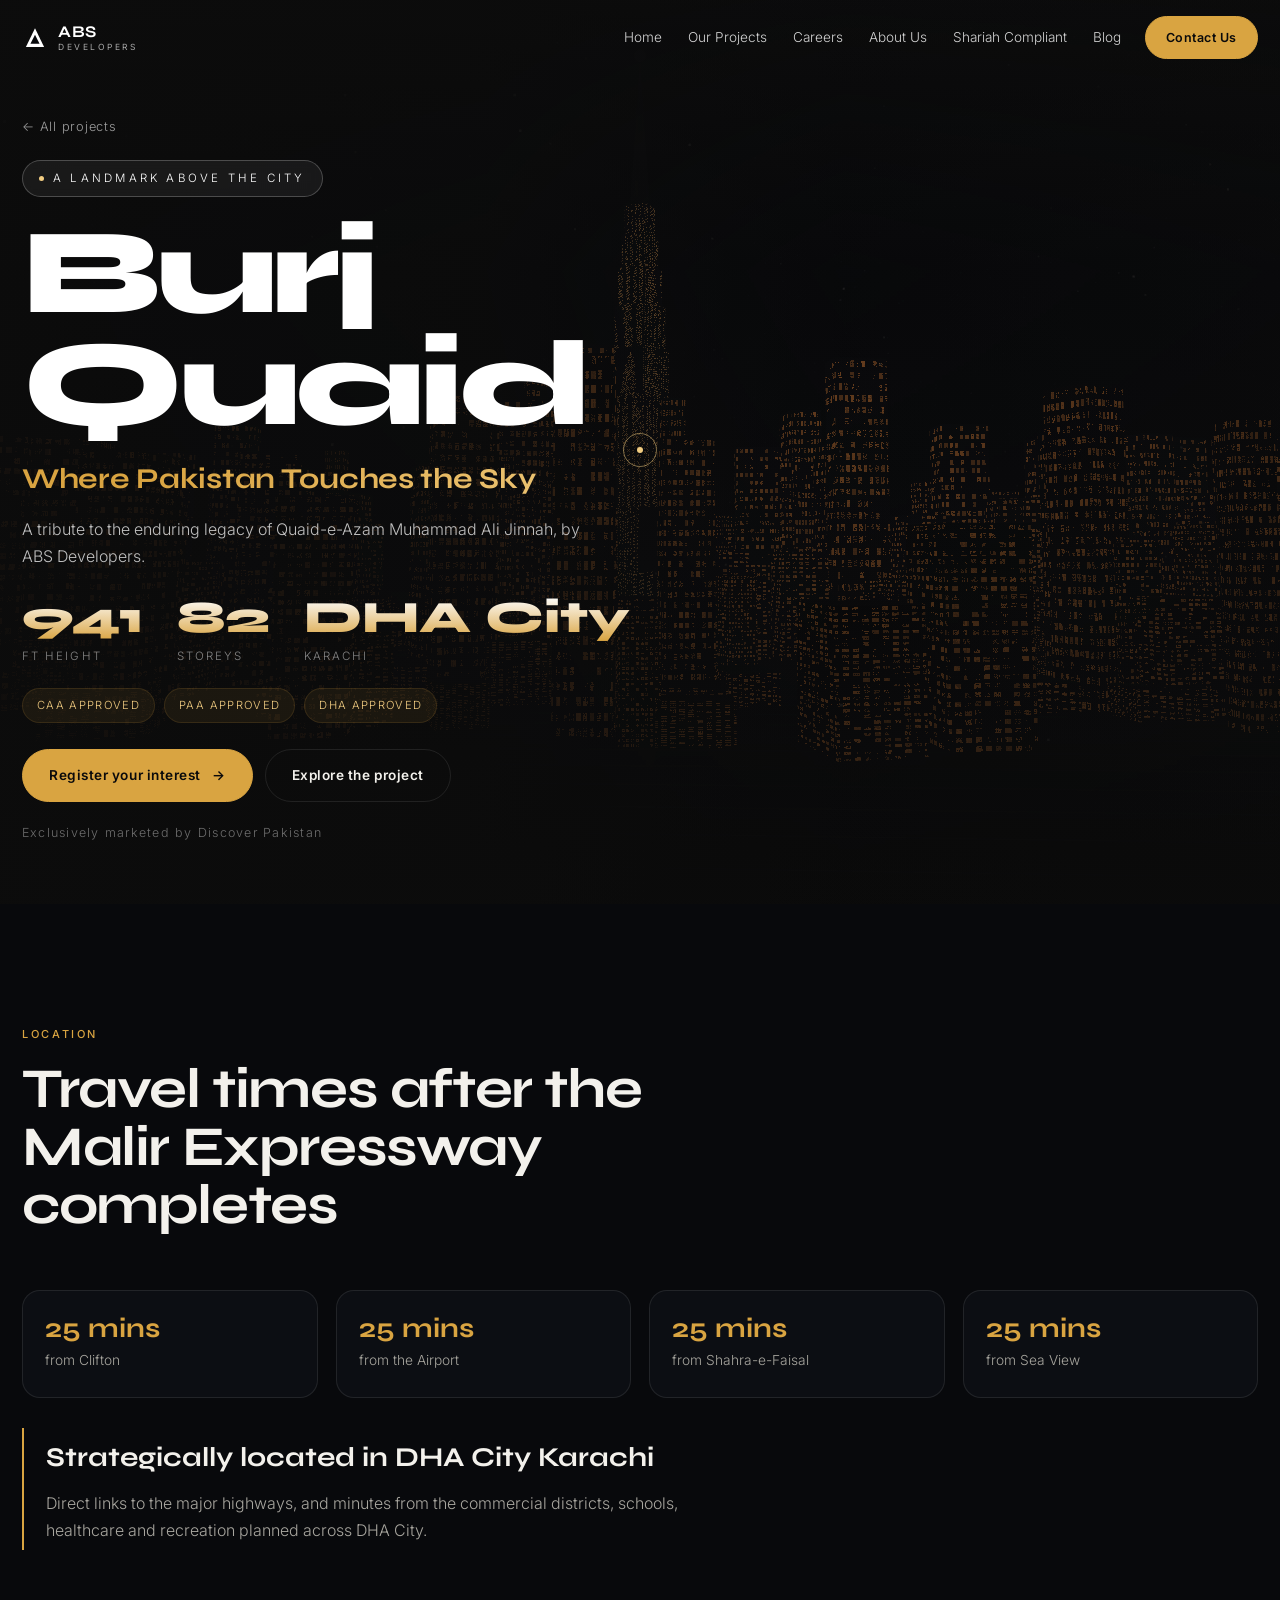
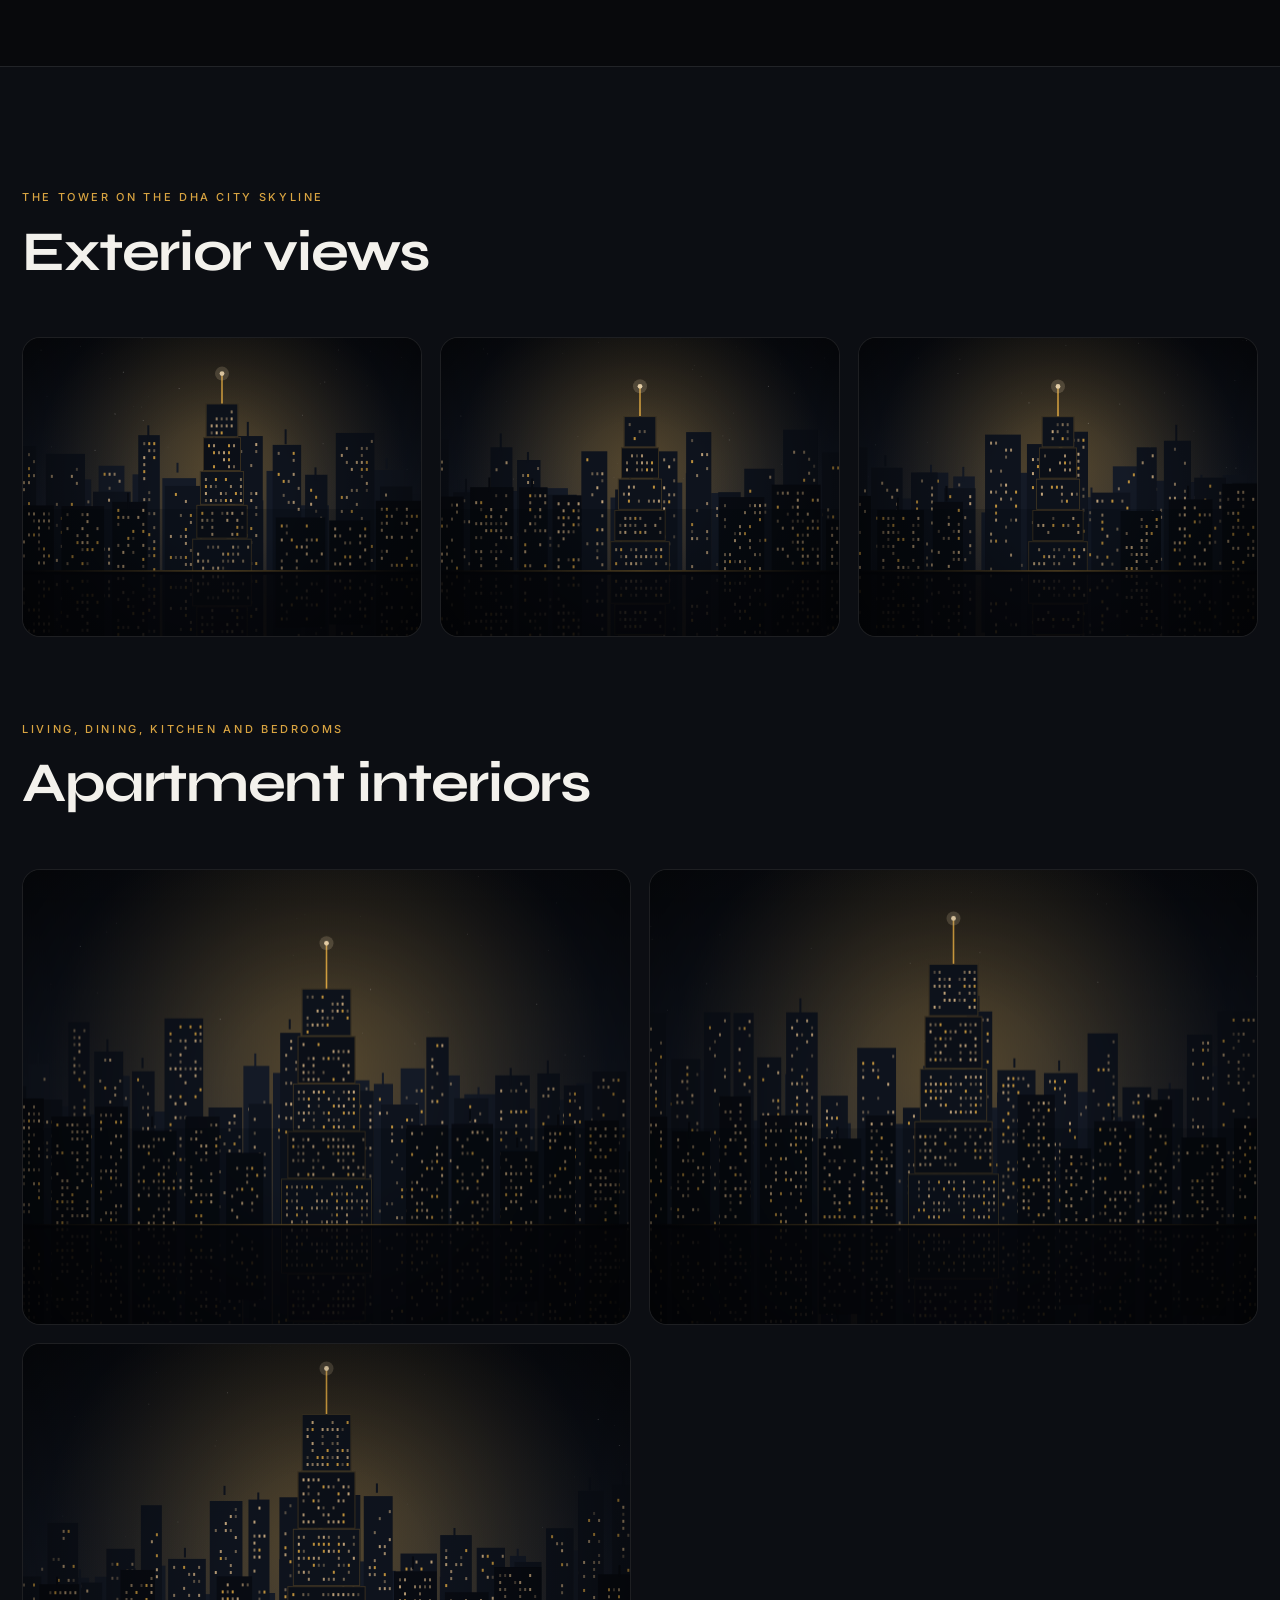
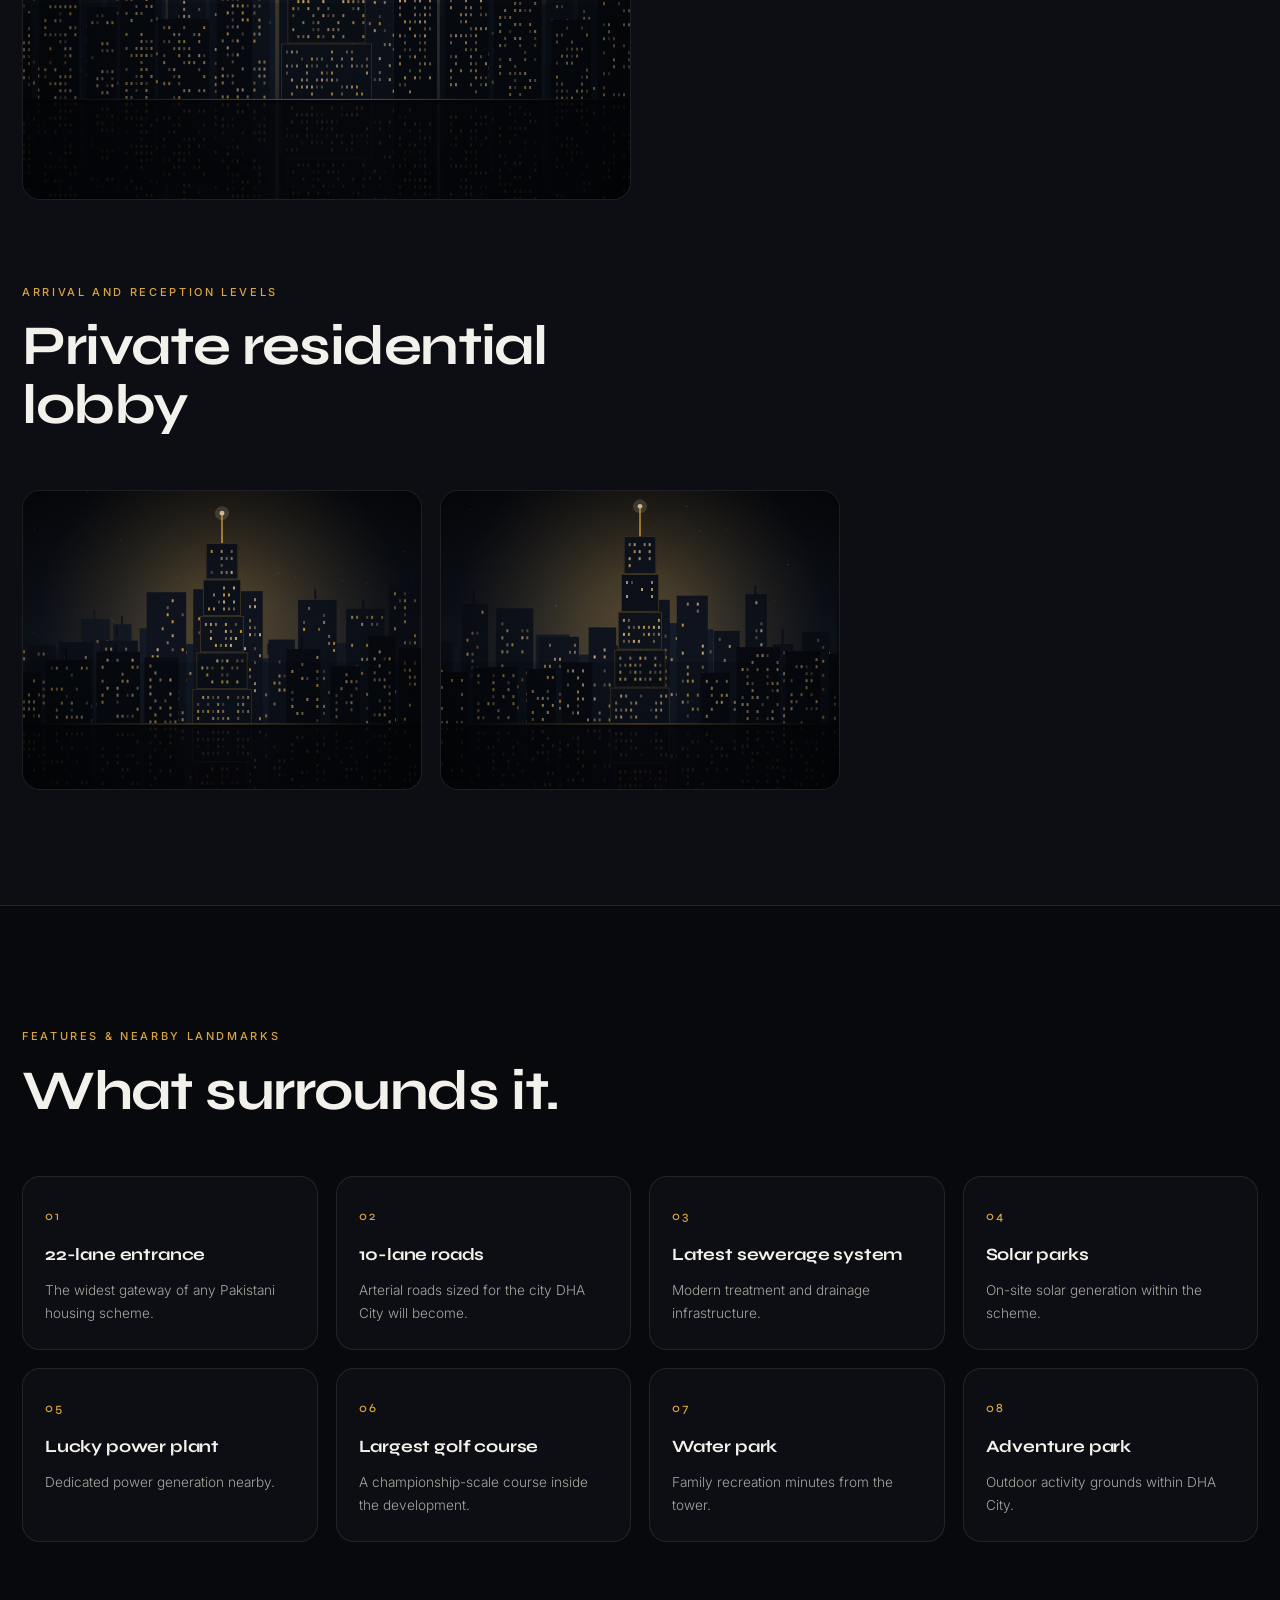
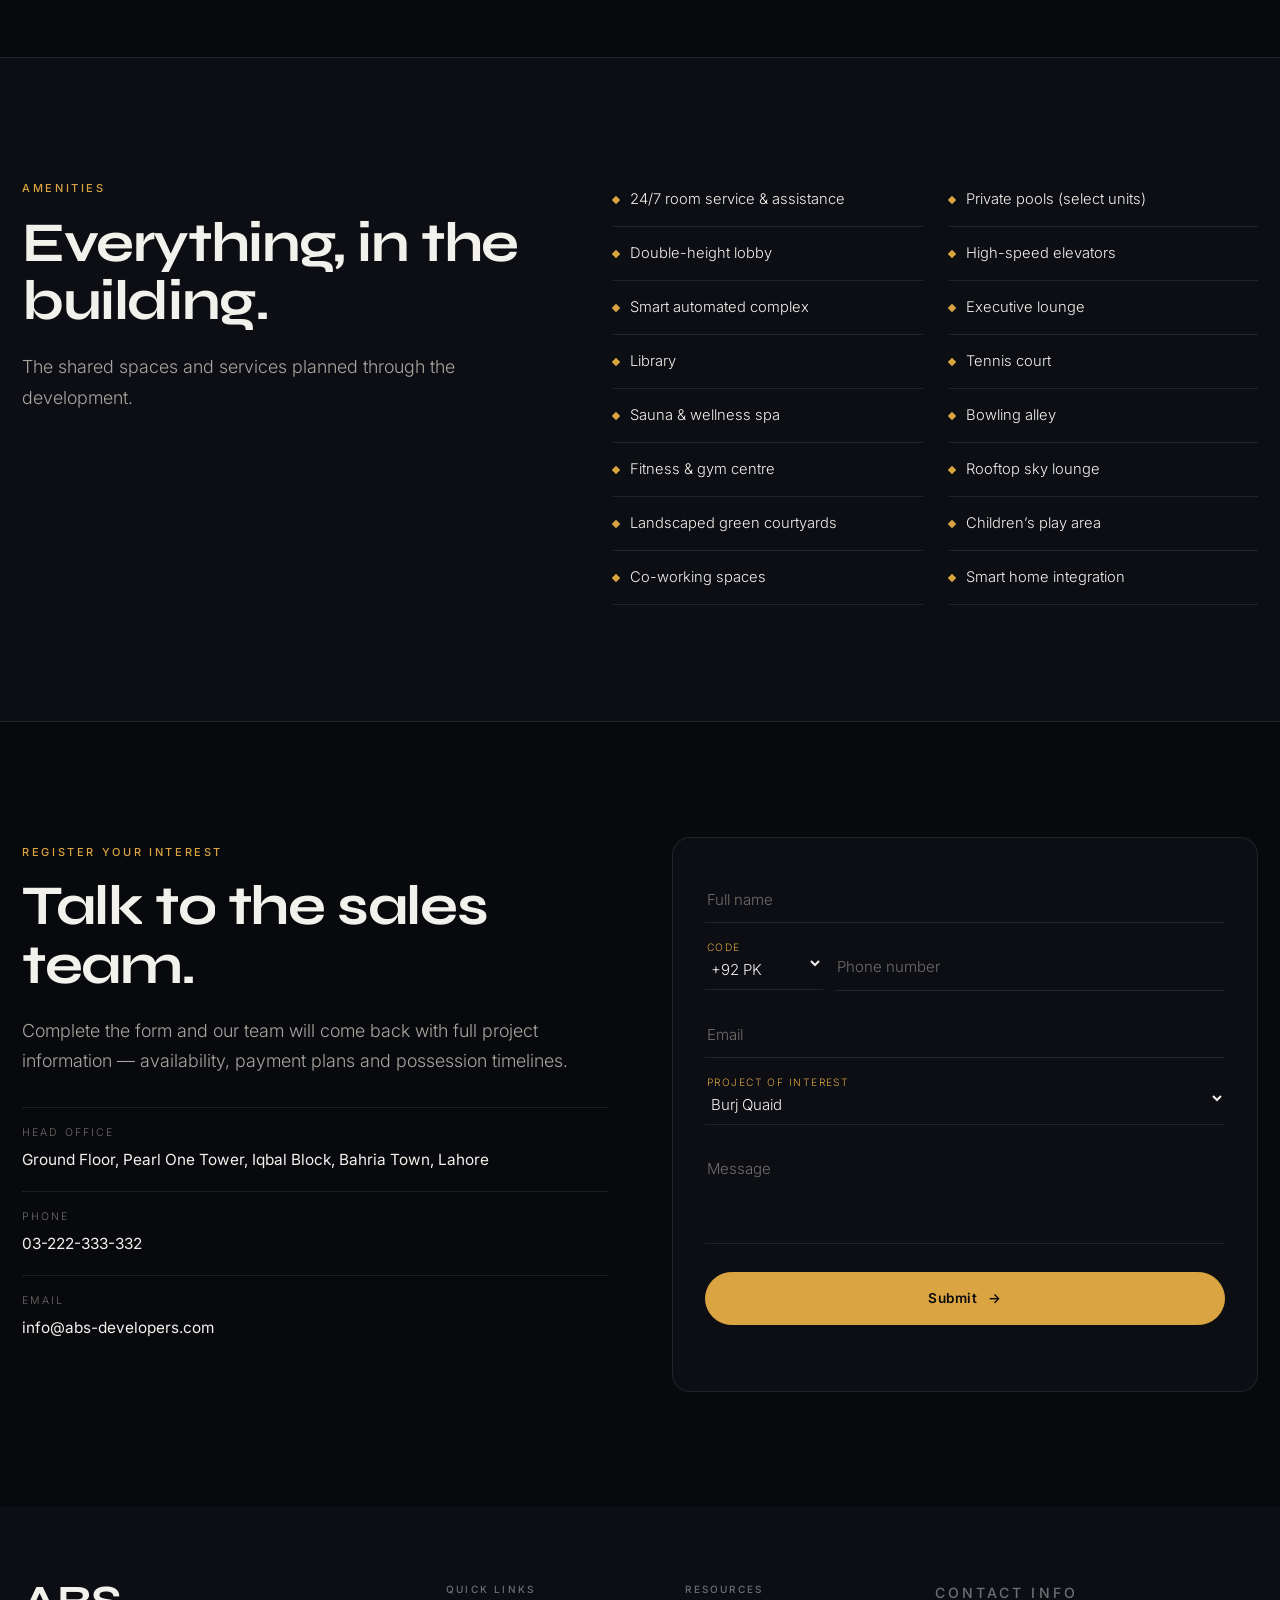
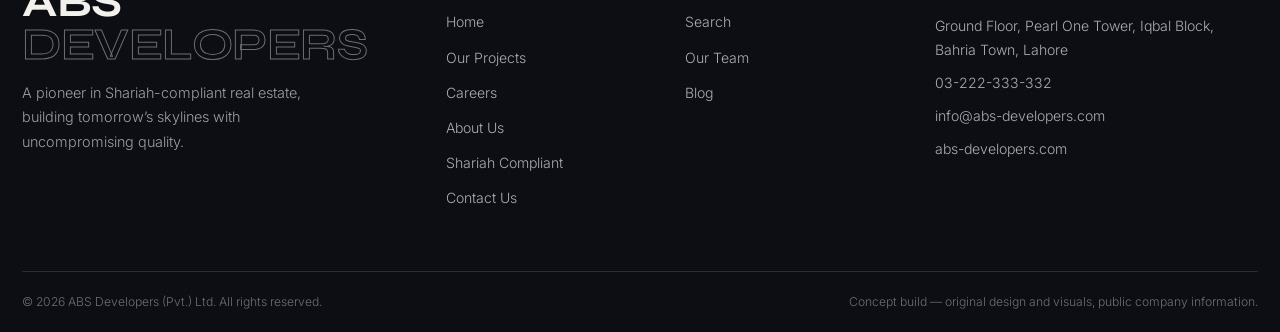
==== commit 182bdf3a: "Add five more project pages and generate them from one shell Builds detail pages for Pearl One Premi" ====
--- a/burj-quaid.html
+++ b/burj-quaid.html
@@ -59,18 +59,18 @@
     <div class="phero__approvals" id="pApprovals"></div>
     <div class="hero__actions reveal-line">
       <a class="btn" href="#interest" data-cursor="Register">Register your interest<i class="btn__arrow">→</i></a>
-      <a class="btn btn--ghost" href="#gallery" data-cursor="Look">View the tower</a>
+      <a class="btn btn--ghost" href="#amenities" data-cursor="Look">Explore the project</a>
     </div>
     <p class="phero__market reveal-line" id="pMarket"></p>
   </div>
 </section>
 
-<!-- ===== TRAVEL ===== -->
-<section class="section travel" id="location">
-  <div class="wrap">
-    <header class="sec-head">
-      <p class="tag reveal">Location Features</p>
-      <h2 class="h2 split" id="travelTitle"></h2>
+<!-- ===== LOCATION ===== -->
+<section class="section travel" id="location" data-needs="#locTitle">
+  <div class="wrap">
+    <header class="sec-head">
+      <p class="tag reveal">Location</p>
+      <h2 class="h2 split" id="travelTitle">Where it stands.</h2>
     </header>
     <div class="travel__grid" id="travelGrid"></div>
     <div class="locnote reveal">
@@ -80,31 +80,67 @@
   </div>
 </section>
 
+<!-- ===== RESIDENTIAL ===== -->
+<section class="section units" id="units" data-needs="#unitList">
+  <div class="wrap">
+    <header class="sec-head">
+      <p class="tag reveal">Residential apartments</p>
+      <h2 class="h2 split" id="unitsTitle">The residences.</h2>
+      <p class="lede reveal" id="unitsNote"></p>
+    </header>
+    <div class="ugrid" id="unitList"></div>
+  </div>
+</section>
+
+<!-- ===== COMMERCIAL ===== -->
+<section class="section units units--alt" id="commercial" data-needs="#commercialList">
+  <div class="wrap">
+    <header class="sec-head">
+      <p class="tag reveal">Commercial units</p>
+      <h2 class="h2 split" id="commercialTitle">Retail and offices.</h2>
+    </header>
+    <div class="ugrid" id="commercialList"></div>
+  </div>
+</section>
+
 <!-- ===== GALLERIES ===== -->
-<section class="section pgallery" id="gallery">
+<section class="section pgallery" id="gallery" data-needs="#galleryHost">
   <div class="wrap" id="galleryHost"></div>
 </section>
 
-<!-- ===== LANDMARKS ===== -->
-<section class="section landmarks" id="features">
-  <div class="wrap">
-    <header class="sec-head">
-      <p class="tag reveal">Features &amp; nearby landmarks</p>
-      <h2 class="h2 split">Built into DHA City.</h2>
+<!-- ===== LANDMARKS / FEATURES ===== -->
+<section class="section landmarks" id="features" data-needs="#landmarkGrid">
+  <div class="wrap">
+    <header class="sec-head">
+      <p class="tag reveal" id="landmarksTag">Features &amp; nearby landmarks</p>
+      <h2 class="h2 split" id="landmarksTitle">What surrounds it.</h2>
     </header>
     <div class="lgrid" id="landmarkGrid"></div>
   </div>
 </section>
 
 <!-- ===== AMENITIES ===== -->
-<section class="section amenities" id="amenities">
+<section class="section amenities" id="amenities" data-needs="#amenList">
   <div class="wrap amen__grid">
     <div>
-      <p class="tag reveal">Modern features</p>
+      <p class="tag reveal">Amenities</p>
       <h2 class="h2 split">Everything, in the building.</h2>
-      <p class="lede reveal">Sixteen amenities planned across the tower — from the double-height lobby at arrival to the sky lounge at the crown.</p>
+      <p class="lede reveal">The shared spaces and services planned through the development.</p>
     </div>
     <ul class="amen__list" id="amenList"></ul>
+  </div>
+</section>
+
+<!-- ===== BOOKING ===== -->
+<section class="section booking" id="booking" data-needs="#bookingSteps">
+  <div class="wrap">
+    <header class="sec-head">
+      <p class="tag reveal">Booking</p>
+      <h2 class="h2 split" id="bookingTitle">How to book.</h2>
+      <p class="lede reveal" id="bookingNote"></p>
+    </header>
+    <ol class="bsteps" id="bookingSteps"></ol>
+    <ul class="bcontacts" id="bookingContacts"></ul>
   </div>
 </section>
 
--- a/src/css/style.css
+++ b/src/css/style.css
@@ -509,3 +509,43 @@
   .travel__grid,.lgrid,.gtiles,.gblock:nth-child(even) .gtiles,.amen__list{grid-template-columns:1fr}
   .phero__specs{gap:24px}
 }
+
+/* ---------- residential / commercial mix ---------- */
+.units--alt{background:var(--paper);border-block:1px solid var(--line)}
+.ugrid{display:grid;grid-template-columns:repeat(3,1fr);gap:18px}
+.unit{border:1px solid var(--line);border-radius:var(--radius);padding:24px 22px;background:var(--paper);
+  transition:transform .5s var(--ease),border-color .5s;transform-style:preserve-3d}
+.units--alt .unit{background:var(--cream)}
+.unit:hover{border-color:rgba(217,164,65,.45)}
+.unit__head{display:flex;justify-content:space-between;align-items:baseline;gap:14px;
+  padding-bottom:12px;margin-bottom:12px;border-bottom:1px solid var(--line)}
+.unit__head h3{font-family:var(--font-d);font-weight:700;font-size:1.05rem;margin:0;letter-spacing:-.01em}
+.unit__head b{font-family:var(--font-d);font-weight:700;font-size:1.05rem;color:var(--red);white-space:nowrap}
+.unit p{font-size:.86rem;margin:0}
+
+/* ---------- booking process ---------- */
+.bsteps{display:grid;grid-template-columns:repeat(4,1fr);gap:0;border-top:1px solid var(--line)}
+.bstep{position:relative;padding:28px 22px 32px;border-right:1px solid var(--line)}
+.bstep:last-child{border-right:0}
+.bstep::before{content:"";position:absolute;top:-1px;left:0;width:0;height:2px;background:var(--red);
+  transition:width .9s var(--ease)}
+.bstep.is-in::before{width:100%}
+.bstep b{font-family:var(--font-d);font-size:.78rem;letter-spacing:.2em;color:var(--red)}
+.bstep h3{font-family:var(--font-d);font-weight:700;font-size:1.05rem;margin:13px 0 9px;letter-spacing:-.01em}
+.bstep p{font-size:.85rem;margin:0}
+.bcontacts{display:flex;flex-wrap:wrap;gap:30px;margin-top:34px;padding-top:24px;border-top:1px solid var(--line)}
+.bcontacts li{display:grid;gap:5px}
+.bcontacts span{font-size:.66rem;letter-spacing:.2em;text-transform:uppercase;color:var(--ink-3)}
+.bcontacts b{font-weight:400;font-size:.98rem}
+.bcontacts a:hover{color:var(--red)}
+
+@media (max-width:1100px){
+  .ugrid{grid-template-columns:repeat(2,1fr)}
+  .bsteps{grid-template-columns:repeat(2,1fr)}
+  .bstep{border-bottom:1px solid var(--line)}
+  .bstep:nth-child(even){border-right:0}
+}
+@media (max-width:680px){
+  .ugrid,.bsteps{grid-template-columns:1fr}
+  .bstep{border-right:0}
+}
